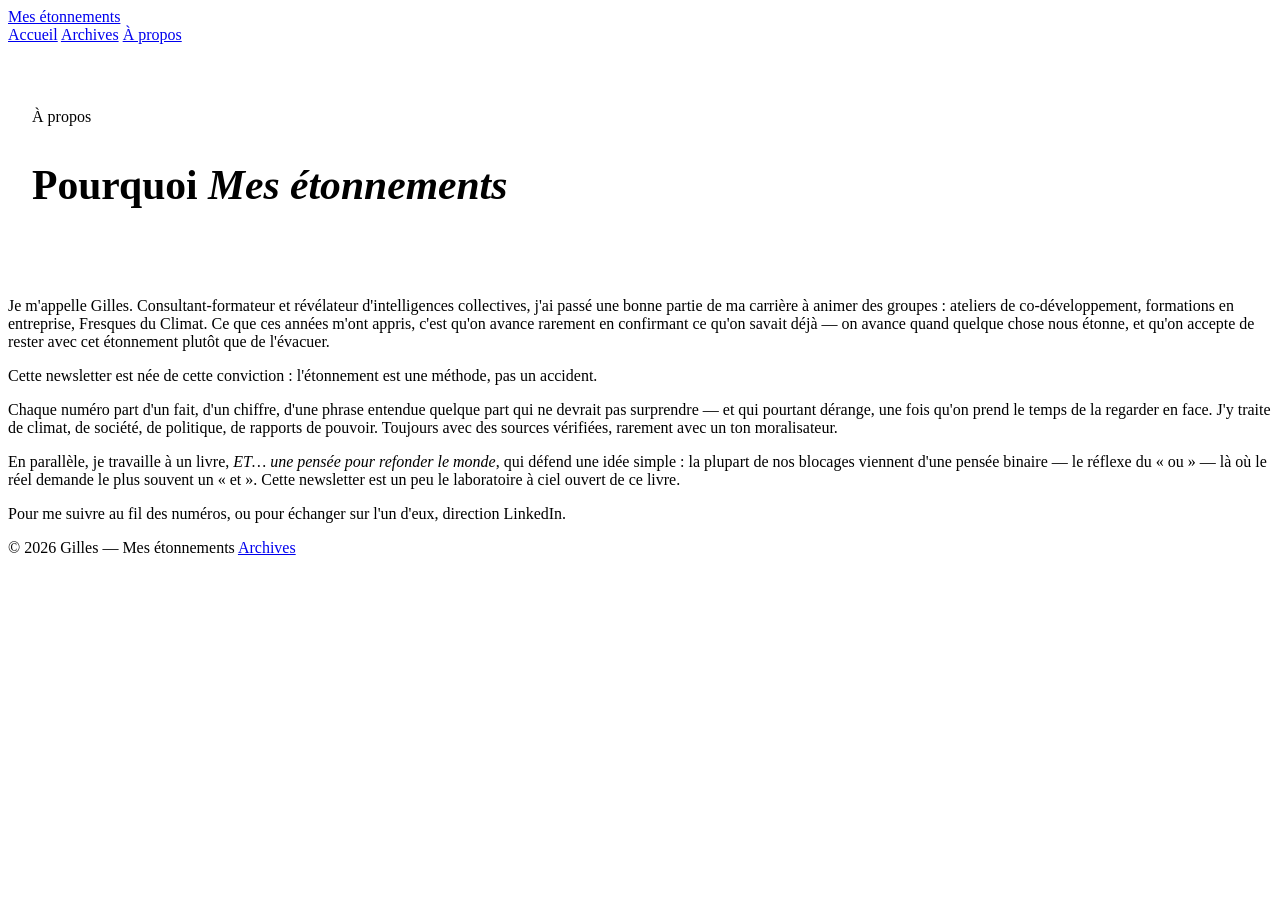
==== a-propos.html @ 1bf8a0d9 "Add files via upload" ====
<!DOCTYPE html>
<html lang="fr">
<head>
<meta charset="UTF-8">
<meta name="viewport" content="width=device-width, initial-scale=1.0">
<title>À propos — Mes étonnements</title>
<meta name="description" content="Qui écrit Mes étonnements, et pourquoi.">
<link rel="preconnect" href="https://fonts.googleapis.com">
<link rel="preconnect" href="https://fonts.gstatic.com" crossorigin>
<link href="https://fonts.googleapis.com/css2?family=Fraunces:ital,wght@0,400;0,500;0,600;1,500&family=Source+Serif+4:wght@400;600&family=IBM+Plex+Mono:wght@400;500&display=swap" rel="stylesheet">
<link rel="stylesheet" href="assets/style.css">
</head>
<body>

<header class="site-header">
  <a class="brand" href="index.html">Mes étonnements</a>
  <nav class="nav">
    <a href="index.html">Accueil</a>
    <a href="archives.html">Archives</a>
    <a href="a-propos.html" aria-current="page">À propos</a>
  </nav>
</header>

<section class="hero" style="padding:3rem 1.5rem 2.4rem;">
  <div class="hero-inner">
    <p class="eyebrow">À propos</p>
    <h1 style="font-size:clamp(1.8rem,4vw,2.6rem);">Pourquoi <em>Mes étonnements</em></h1>
  </div>
</section>

<section class="section">
  <p>Je m'appelle Gilles. Consultant-formateur et révélateur d'intelligences collectives, j'ai passé une bonne partie de ma carrière à animer des groupes : ateliers de co-développement, formations en entreprise, Fresques du Climat. Ce que ces années m'ont appris, c'est qu'on avance rarement en confirmant ce qu'on savait déjà — on avance quand quelque chose nous étonne, et qu'on accepte de rester avec cet étonnement plutôt que de l'évacuer.</p>

  <p class="pull">Cette newsletter est née de cette conviction : l'étonnement est une méthode, pas un accident.</p>

  <p>Chaque numéro part d'un fait, d'un chiffre, d'une phrase entendue quelque part qui ne devrait pas surprendre — et qui pourtant dérange, une fois qu'on prend le temps de la regarder en face. J'y traite de climat, de société, de politique, de rapports de pouvoir. Toujours avec des sources vérifiées, rarement avec un ton moralisateur.</p>

  <p>En parallèle, je travaille à un livre, <em>ET… une pensée pour refonder le monde</em>, qui défend une idée simple : la plupart de nos blocages viennent d'une pensée binaire — le réflexe du « ou » — là où le réel demande le plus souvent un « et ». Cette newsletter est un peu le laboratoire à ciel ouvert de ce livre.</p>

  <p class="about-photo-note">Pour me suivre au fil des numéros, ou pour échanger sur l'un d'eux, direction LinkedIn.</p>
</section>

<footer class="site-footer">
  <div class="inner">
    <span>© <span id="year"></span> Gilles — Mes étonnements</span>
    <a href="archives.html">Archives</a>
  </div>
</footer>

<script>document.getElementById("year").textContent = new Date().getFullYear();</script>

</body>
</html>
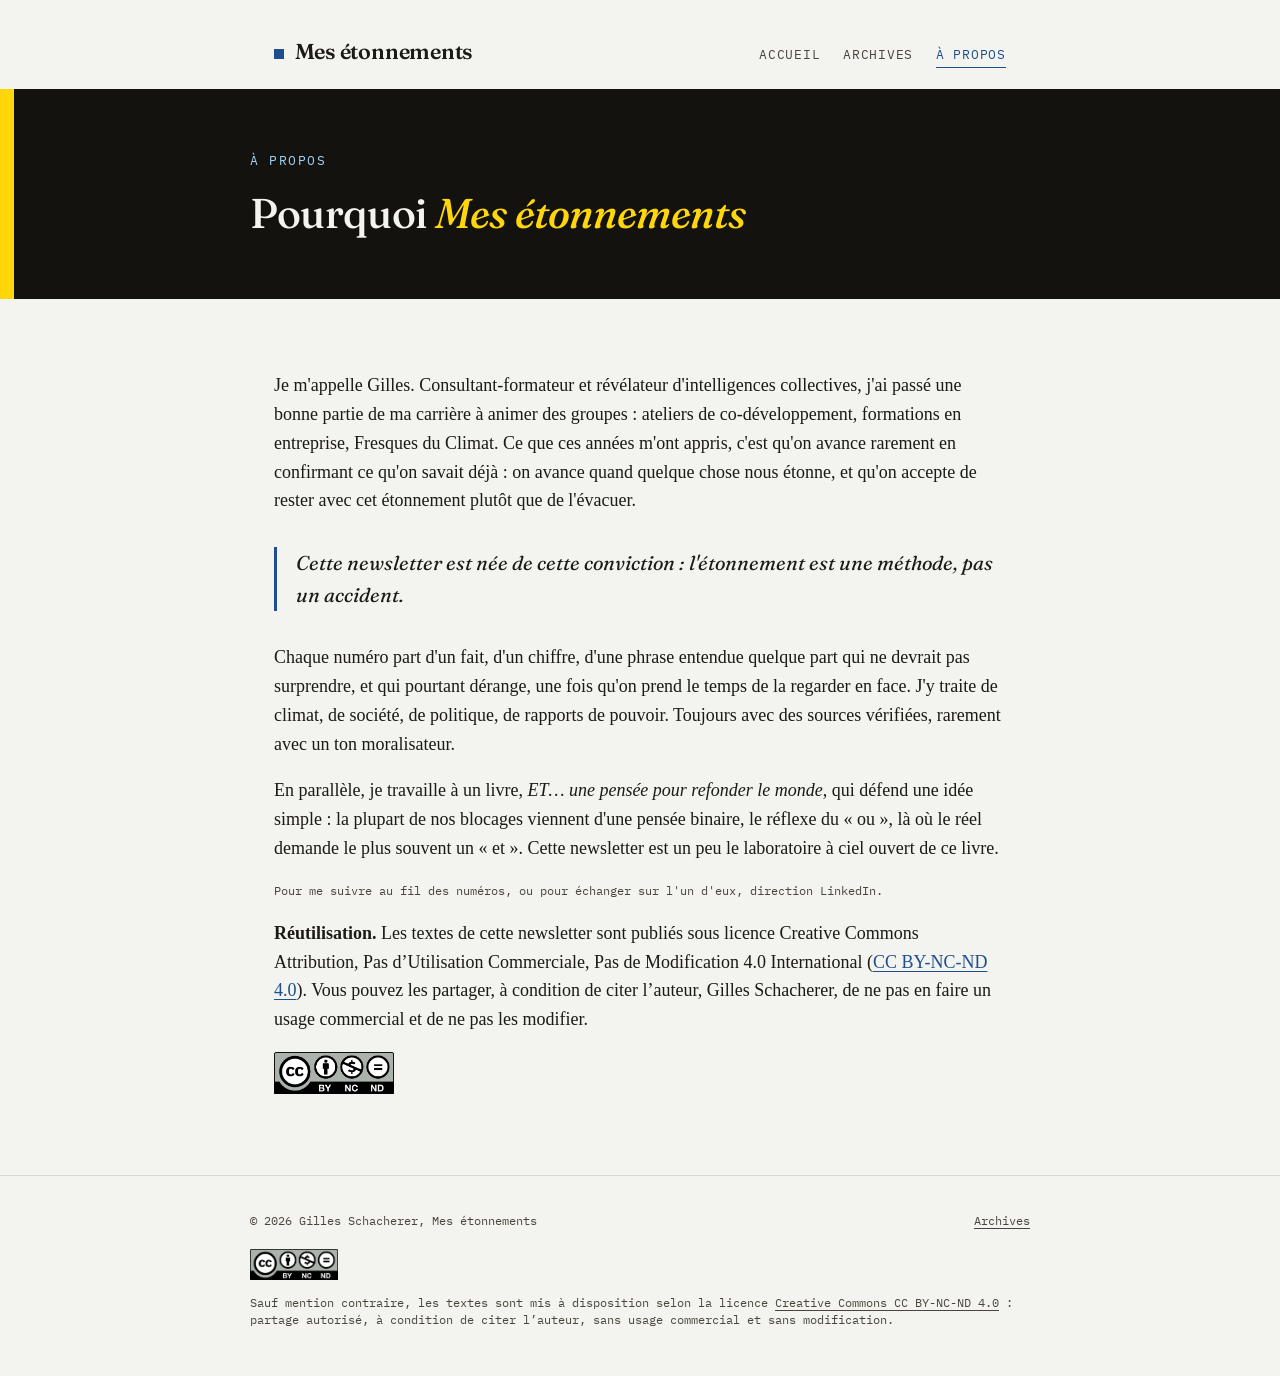
==== commit edd61026: "Add files via upload" ====
--- a/a-propos.html
+++ b/a-propos.html
@@ -3,7 +3,7 @@
 <head>
 <meta charset="UTF-8">
 <meta name="viewport" content="width=device-width, initial-scale=1.0">
-<title>À propos — Mes étonnements</title>
+<title>À propos, Mes étonnements</title>
 <meta name="description" content="Qui écrit Mes étonnements, et pourquoi.">
 <link rel="preconnect" href="https://fonts.googleapis.com">
 <link rel="preconnect" href="https://fonts.gstatic.com" crossorigin>
@@ -29,22 +29,26 @@
 </section>
 
 <section class="section">
-  <p>Je m'appelle Gilles. Consultant-formateur et révélateur d'intelligences collectives, j'ai passé une bonne partie de ma carrière à animer des groupes : ateliers de co-développement, formations en entreprise, Fresques du Climat. Ce que ces années m'ont appris, c'est qu'on avance rarement en confirmant ce qu'on savait déjà — on avance quand quelque chose nous étonne, et qu'on accepte de rester avec cet étonnement plutôt que de l'évacuer.</p>
+  <p>Je m'appelle Gilles. Consultant-formateur et révélateur d'intelligences collectives, j'ai passé une bonne partie de ma carrière à animer des groupes : ateliers de co-développement, formations en entreprise, Fresques du Climat. Ce que ces années m'ont appris, c'est qu'on avance rarement en confirmant ce qu'on savait déjà : on avance quand quelque chose nous étonne, et qu'on accepte de rester avec cet étonnement plutôt que de l'évacuer.</p>
 
   <p class="pull">Cette newsletter est née de cette conviction : l'étonnement est une méthode, pas un accident.</p>
 
-  <p>Chaque numéro part d'un fait, d'un chiffre, d'une phrase entendue quelque part qui ne devrait pas surprendre — et qui pourtant dérange, une fois qu'on prend le temps de la regarder en face. J'y traite de climat, de société, de politique, de rapports de pouvoir. Toujours avec des sources vérifiées, rarement avec un ton moralisateur.</p>
+  <p>Chaque numéro part d'un fait, d'un chiffre, d'une phrase entendue quelque part qui ne devrait pas surprendre, et qui pourtant dérange, une fois qu'on prend le temps de la regarder en face. J'y traite de climat, de société, de politique, de rapports de pouvoir. Toujours avec des sources vérifiées, rarement avec un ton moralisateur.</p>
 
-  <p>En parallèle, je travaille à un livre, <em>ET… une pensée pour refonder le monde</em>, qui défend une idée simple : la plupart de nos blocages viennent d'une pensée binaire — le réflexe du « ou » — là où le réel demande le plus souvent un « et ». Cette newsletter est un peu le laboratoire à ciel ouvert de ce livre.</p>
+  <p>En parallèle, je travaille à un livre, <em>ET… une pensée pour refonder le monde</em>, qui défend une idée simple : la plupart de nos blocages viennent d'une pensée binaire, le réflexe du « ou », là où le réel demande le plus souvent un « et ». Cette newsletter est un peu le laboratoire à ciel ouvert de ce livre.</p>
 
   <p class="about-photo-note">Pour me suivre au fil des numéros, ou pour échanger sur l'un d'eux, direction LinkedIn.</p>
+
+  <p id="reutilisation"><strong>Réutilisation.</strong> Les textes de cette newsletter sont publiés sous licence Creative Commons Attribution, Pas d’Utilisation Commerciale, Pas de Modification 4.0 International (<a href="https://creativecommons.org/licenses/by-nc-nd/4.0/deed.fr" target="_blank" rel="noopener">CC BY-NC-ND 4.0</a>). Vous pouvez les partager, à condition de citer l’auteur, Gilles Schacherer, de ne pas en faire un usage commercial et de ne pas les modifier.</p>
+  <p class="cc-about"><a href="https://creativecommons.org/licenses/by-nc-nd/4.0/deed.fr" target="_blank" rel="noopener"><img src="assets/by-nc-nd.png" alt="Licence Creative Commons BY-NC-ND 4.0" width="120" height="42"></a></p>
 </section>
 
 <footer class="site-footer">
   <div class="inner">
-    <span>© <span id="year"></span> Gilles — Mes étonnements</span>
+    <span>© <span id="year"></span> Gilles Schacherer, Mes étonnements</span>
     <a href="archives.html">Archives</a>
   </div>
+  <p class="license"><a class="cc" href="https://creativecommons.org/licenses/by-nc-nd/4.0/deed.fr" target="_blank" rel="noopener"><img src="assets/by-nc-nd.png" alt="Licence Creative Commons BY-NC-ND 4.0" width="88" height="31"></a><br>Sauf mention contraire, les textes sont mis à disposition selon la licence <a href="https://creativecommons.org/licenses/by-nc-nd/4.0/deed.fr" target="_blank" rel="noopener">Creative Commons CC BY-NC-ND 4.0</a> : partage autorisé, à condition de citer l’auteur, sans usage commercial et sans modification.</p>
 </footer>
 
 <script>document.getElementById("year").textContent = new Date().getFullYear();</script>
--- a/assets/style.css
+++ b/assets/style.css
@@ -0,0 +1,518 @@
+/* =========================================================
+   Mes étonnements — feuille de style
+   Palette : encre / papier / rouille (marginalia)
+   ========================================================= */
+
+:root {
+  --ink: #1c1a16;
+  --ink-soft: #4a453c;
+  --paper: #f3f3ef;
+  --paper-deep: #d9d9d1;
+  --paper-card: #ffffff;
+  --hero: #14120f;
+  --hero-text: #f3f3ef;
+  --brick: #1f4e8c;
+  --brick-soft: #3a6fb0;
+  --slate: #37485a;
+  --yellow: #ffd60a;
+  --sky: #a0d4f8;
+
+  --display: "Fraunces", Georgia, serif;
+  --body: "Source Serif 4", Georgia, serif;
+  --mono: "IBM Plex Mono", "Courier New", monospace;
+
+  --max-w: 780px;
+}
+
+* { box-sizing: border-box; }
+
+html {
+  scroll-behavior: smooth;
+}
+
+body {
+  margin: 0;
+  background: var(--paper);
+  color: var(--ink);
+  font-family: var(--body);
+  font-size: 18px;
+  line-height: 1.6;
+  -webkit-font-smoothing: antialiased;
+}
+
+img { max-width: 100%; }
+
+a {
+  color: var(--brick);
+  text-decoration-thickness: 1px;
+  text-underline-offset: 3px;
+}
+a:hover { color: var(--brick-soft); }
+
+a:focus-visible,
+button:focus-visible {
+  outline: 2px solid var(--slate);
+  outline-offset: 3px;
+}
+
+/* ---------- Signature mark : l'astérisque d'étonnement ---------- */
+
+.mark {
+  display: inline-block;
+  font-family: var(--mono);
+  color: var(--brick);
+  font-size: 0.85em;
+  transform: rotate(-6deg);
+}
+
+.mark--big {
+  font-size: 2.4rem;
+  display: block;
+  margin-bottom: 0.4rem;
+}
+
+/* ---------- Nav ---------- */
+
+.site-header {
+  max-width: var(--max-w);
+  margin: 0 auto;
+  padding: 2.2rem 1.5rem 1.2rem;
+  display: flex;
+  justify-content: space-between;
+  align-items: baseline;
+  flex-wrap: wrap;
+  gap: 0.6rem;
+}
+
+.brand {
+  font-family: var(--display);
+  font-weight: 600;
+  font-size: 1.35rem;
+  color: var(--ink);
+  text-decoration: none;
+  letter-spacing: -0.01em;
+}
+.brand:hover { color: var(--ink); }
+
+.nav {
+  display: flex;
+  gap: 1.4rem;
+  font-family: var(--mono);
+  font-size: 0.82rem;
+  text-transform: uppercase;
+  letter-spacing: 0.06em;
+}
+.nav a {
+  color: var(--ink-soft);
+  text-decoration: none;
+  border-bottom: 1px solid transparent;
+  padding-bottom: 2px;
+}
+.nav a:hover,
+.nav a[aria-current="page"] {
+  color: var(--brick);
+  border-bottom-color: var(--brick);
+}
+
+/* ---------- Hero ---------- */
+
+.hero {
+  background: var(--hero);
+  color: var(--hero-text);
+  padding: 4.5rem 1.5rem 4rem;
+}
+
+.hero-inner {
+  max-width: var(--max-w);
+  margin: 0 auto;
+}
+
+.hero .eyebrow {
+  font-family: var(--mono);
+  font-size: 0.82rem;
+  text-transform: uppercase;
+  letter-spacing: 0.12em;
+  color: var(--paper-deep);
+  opacity: 0.75;
+  margin-bottom: 1.2rem;
+}
+
+.hero h1 {
+  font-family: var(--display);
+  font-weight: 500;
+  font-size: clamp(2.1rem, 5vw, 3.2rem);
+  line-height: 1.15;
+  margin: 0 0 1.4rem;
+  letter-spacing: -0.01em;
+}
+
+.hero h1 em {
+  font-style: italic;
+  color: var(--brick-soft);
+}
+
+.hero p {
+  font-size: 1.15rem;
+  max-width: 58ch;
+  color: #cfc9ba;
+}
+
+.hero-actions {
+  margin-top: 2rem;
+  display: flex;
+  gap: 1.2rem;
+  flex-wrap: wrap;
+}
+
+.btn {
+  display: inline-block;
+  font-family: var(--mono);
+  font-size: 0.85rem;
+  text-transform: uppercase;
+  letter-spacing: 0.05em;
+  text-decoration: none;
+  padding: 0.75rem 1.3rem;
+  border: 1px solid var(--paper-deep);
+  color: var(--hero-text);
+}
+.btn:hover { color: var(--hero); background: var(--paper); }
+
+.btn--solid {
+  background: var(--brick);
+  border-color: var(--brick);
+  color: var(--paper);
+}
+.btn--solid:hover { background: var(--brick-soft); color: var(--paper); }
+
+/* ---------- Sections génériques ---------- */
+
+.section {
+  max-width: var(--max-w);
+  margin: 0 auto;
+  padding: 3.4rem 1.5rem;
+}
+
+.section-title {
+  font-family: var(--display);
+  font-size: 1.6rem;
+  font-weight: 500;
+  margin: 0 0 0.4rem;
+  display: flex;
+  align-items: baseline;
+  gap: 0.6rem;
+}
+
+.section-lede {
+  color: var(--ink-soft);
+  margin: 0 0 2.2rem;
+  max-width: 60ch;
+}
+
+/* ---------- Featured (dernier numéro) ---------- */
+
+.featured {
+  background: var(--paper-card);
+  border: 1px solid var(--paper-deep);
+  padding: 2.2rem;
+}
+
+.featured .date {
+  font-family: var(--mono);
+  font-size: 0.8rem;
+  color: var(--slate);
+  text-transform: uppercase;
+  letter-spacing: 0.06em;
+}
+
+.featured h3 {
+  font-family: var(--display);
+  font-size: 1.7rem;
+  font-weight: 500;
+  margin: 0.5rem 0 0.8rem;
+  line-height: 1.25;
+}
+
+.featured p.summary {
+  color: var(--ink-soft);
+  margin: 0 0 1.4rem;
+}
+
+/* ---------- Liste des numéros (carnet) ---------- */
+
+.entry-list {
+  list-style: none;
+  margin: 0;
+  padding: 0;
+  border-top: 1px solid var(--paper-deep);
+}
+
+.entry {
+  display: grid;
+  grid-template-columns: 90px 1fr auto;
+  gap: 1.2rem;
+  align-items: baseline;
+  padding: 1.3rem 0;
+  border-bottom: 1px solid var(--paper-deep);
+}
+
+.entry:hover { background: var(--paper-card); }
+
+.entry .date {
+  font-family: var(--mono);
+  font-size: 0.78rem;
+  color: var(--slate);
+  white-space: nowrap;
+}
+
+.entry .title-block a {
+  font-family: var(--display);
+  font-size: 1.15rem;
+  color: var(--ink);
+  text-decoration: none;
+  display: block;
+}
+.entry .title-block a:hover { color: var(--brick); }
+
+.entry .theme {
+  font-family: var(--mono);
+  font-size: 0.72rem;
+  text-transform: uppercase;
+  letter-spacing: 0.05em;
+  color: var(--ink-soft);
+  margin-top: 0.25rem;
+  display: block;
+}
+
+.entry .dl {
+  font-family: var(--mono);
+  font-size: 0.78rem;
+  text-transform: uppercase;
+  color: var(--brick);
+  text-decoration: none;
+  white-space: nowrap;
+}
+
+/* ---------- Filtres thème (archives) ---------- */
+
+.filters {
+  display: flex;
+  gap: 0.6rem;
+  flex-wrap: wrap;
+  margin-bottom: 2rem;
+  font-family: var(--mono);
+  font-size: 0.78rem;
+  text-transform: uppercase;
+  letter-spacing: 0.04em;
+}
+
+.filters button {
+  background: none;
+  border: 1px solid var(--paper-deep);
+  color: var(--ink-soft);
+  padding: 0.45rem 0.85rem;
+  cursor: pointer;
+}
+.filters button:hover { border-color: var(--brick); color: var(--brick); }
+.filters button[aria-pressed="true"] {
+  background: var(--brick);
+  border-color: var(--brick);
+  color: var(--paper);
+}
+
+/* ---------- À propos ---------- */
+
+.about-photo-note {
+  font-family: var(--mono);
+  font-size: 0.78rem;
+  color: var(--ink-soft);
+}
+
+.pull {
+  border-left: 3px solid var(--brick);
+  padding-left: 1.2rem;
+  margin: 2rem 0;
+  font-family: var(--display);
+  font-style: italic;
+  font-size: 1.25rem;
+  color: var(--ink);
+}
+
+/* ---------- Footer ---------- */
+
+.site-footer {
+  border-top: 1px solid var(--paper-deep);
+  padding: 2.2rem 1.5rem 3rem;
+}
+
+.site-footer .inner {
+  max-width: var(--max-w);
+  margin: 0 auto;
+  display: flex;
+  justify-content: space-between;
+  align-items: center;
+  flex-wrap: wrap;
+  gap: 1rem;
+  font-family: var(--mono);
+  font-size: 0.78rem;
+  color: var(--ink-soft);
+}
+
+.site-footer a { color: var(--ink-soft); }
+
+/* ---------- Responsive ---------- */
+
+@media (max-width: 640px) {
+  .entry {
+    grid-template-columns: 1fr;
+    gap: 0.3rem;
+  }
+  .entry .dl { justify-self: start; }
+  .hero { padding: 3.2rem 1.2rem 2.6rem; }
+}
+
+@media (prefers-reduced-motion: reduce) {
+  html { scroll-behavior: auto; }
+}
+
+/* =========================================================
+   Numéros, présentations, cartes, recherche (v2)
+   ========================================================= */
+
+.entry {
+  grid-template-columns: 96px 1fr auto;
+  align-items: start;
+}
+.entry .meta { display: flex; flex-direction: column; gap: 0.2rem; }
+.entry .num {
+  font-family: var(--mono);
+  font-size: 0.82rem;
+  font-weight: 500;
+  color: var(--brick);
+  letter-spacing: 0.03em;
+}
+.entry .date { font-size: 0.74rem; }
+.entry .title-block { min-width: 0; }
+.entry .etitle { font-family: var(--display); font-size: 1.15rem; color: var(--ink); text-decoration: none; display: block; }
+.entry .etitle:hover { color: var(--brick); }
+.entry .summary {
+  margin: 0.45rem 0 0;
+  font-size: 0.95rem;
+  line-height: 1.5;
+  color: var(--ink-soft);
+}
+.entry .dl { padding-top: 0.2rem; }
+
+/* Par où commencer : cartes */
+.cards {
+  display: grid;
+  grid-template-columns: repeat(2, 1fr);
+  gap: 1.1rem;
+}
+.card {
+  background: var(--paper-card);
+  border: 1px solid var(--paper-deep);
+  padding: 1.3rem 1.4rem 1.2rem;
+  display: flex;
+  flex-direction: column;
+  gap: 0.35rem;
+}
+.card .num { font-family: var(--mono); font-size: 0.74rem; color: var(--slate); text-transform: uppercase; letter-spacing: 0.05em; }
+.card h3 { font-family: var(--display); font-size: 1.12rem; font-weight: 500; line-height: 1.3; margin: 0.1rem 0 0; }
+.card h3 a { color: var(--ink); text-decoration: none; }
+.card h3 a:hover { color: var(--brick); }
+.card .theme { font-family: var(--mono); font-size: 0.7rem; text-transform: uppercase; letter-spacing: 0.05em; color: var(--ink-soft); }
+.card .summary { margin: 0.3rem 0 0; font-size: 0.93rem; line-height: 1.5; color: var(--ink-soft); }
+
+.featured .summary { color: var(--ink-soft); margin: 0 0 1.4rem; }
+
+/* Recherche + tri */
+.tools {
+  display: flex;
+  gap: 1rem;
+  flex-wrap: wrap;
+  align-items: center;
+  margin-bottom: 1.2rem;
+}
+.search {
+  flex: 1 1 260px;
+  font-family: var(--body);
+  font-size: 1rem;
+  padding: 0.65rem 0.9rem;
+  border: 1px solid var(--paper-deep);
+  background: var(--paper-card);
+  color: var(--ink);
+}
+.search:focus-visible { outline: 2px solid var(--slate); outline-offset: 2px; }
+.sort {
+  display: flex;
+  gap: 0.4rem;
+  font-family: var(--mono);
+  font-size: 0.76rem;
+  text-transform: uppercase;
+  letter-spacing: 0.04em;
+}
+.sort button {
+  background: none;
+  border: 1px solid var(--paper-deep);
+  color: var(--ink-soft);
+  padding: 0.5rem 0.8rem;
+  cursor: pointer;
+}
+.sort button:hover { border-color: var(--brick); color: var(--brick); }
+.sort button[aria-pressed="true"] { background: var(--ink); border-color: var(--ink); color: var(--paper); }
+.count { font-family: var(--mono); font-size: 0.78rem; color: var(--ink-soft); margin: 0 0 1rem; }
+
+@media (max-width: 640px) {
+  .entry { grid-template-columns: 1fr; gap: 0.3rem; }
+  .entry .meta { flex-direction: row; gap: 0.8rem; align-items: baseline; }
+  .cards { grid-template-columns: 1fr; }
+}
+
+
+/* =========================================================
+   Identité alignée sur les PDF : encre, jaune, bleu, bleu ciel
+   ========================================================= */
+.mark {
+  display: inline-block;
+  width: 0.5em; height: 0.5em;
+  background: var(--brick);
+  transform: none;
+  margin-right: 0.15em;
+  align-self: center;
+}
+.brand::before {
+  content: "";
+  display: inline-block;
+  width: 0.45em; height: 0.45em;
+  background: var(--brick);
+  margin-right: 0.5em;
+}
+.hero { position: relative; }
+.hero::before {
+  content: "";
+  position: absolute; left: 0; top: 0; bottom: 0;
+  width: 14px;
+  background: var(--yellow);
+}
+.hero .eyebrow { color: var(--sky); opacity: 1; }
+.hero h1 em { color: var(--yellow); }
+.btn--solid { background: var(--yellow); border-color: var(--yellow); color: var(--ink); }
+.btn--solid:hover { background: #ffe34d; border-color: #ffe34d; color: var(--ink); }
+.featured { border-left: 6px solid var(--yellow); }
+.card { border-top: 3px solid var(--brick); }
+.entry .num { color: var(--brick); }
+.hero .btn { border-color: var(--sky); }
+
+.site-footer .license {
+  max-width: var(--max-w);
+  margin: 1.1rem auto 0;
+  font-family: var(--mono);
+  font-size: 0.72rem;
+  line-height: 1.5;
+  color: var(--ink-soft);
+}
+
+.license .cc { display: inline-block; margin-bottom: 0.6rem; }
+.license .cc img { display: block; height: auto; }
+.cc-about { margin-top: 0.4rem; }
+.cc-about img { height: auto; }
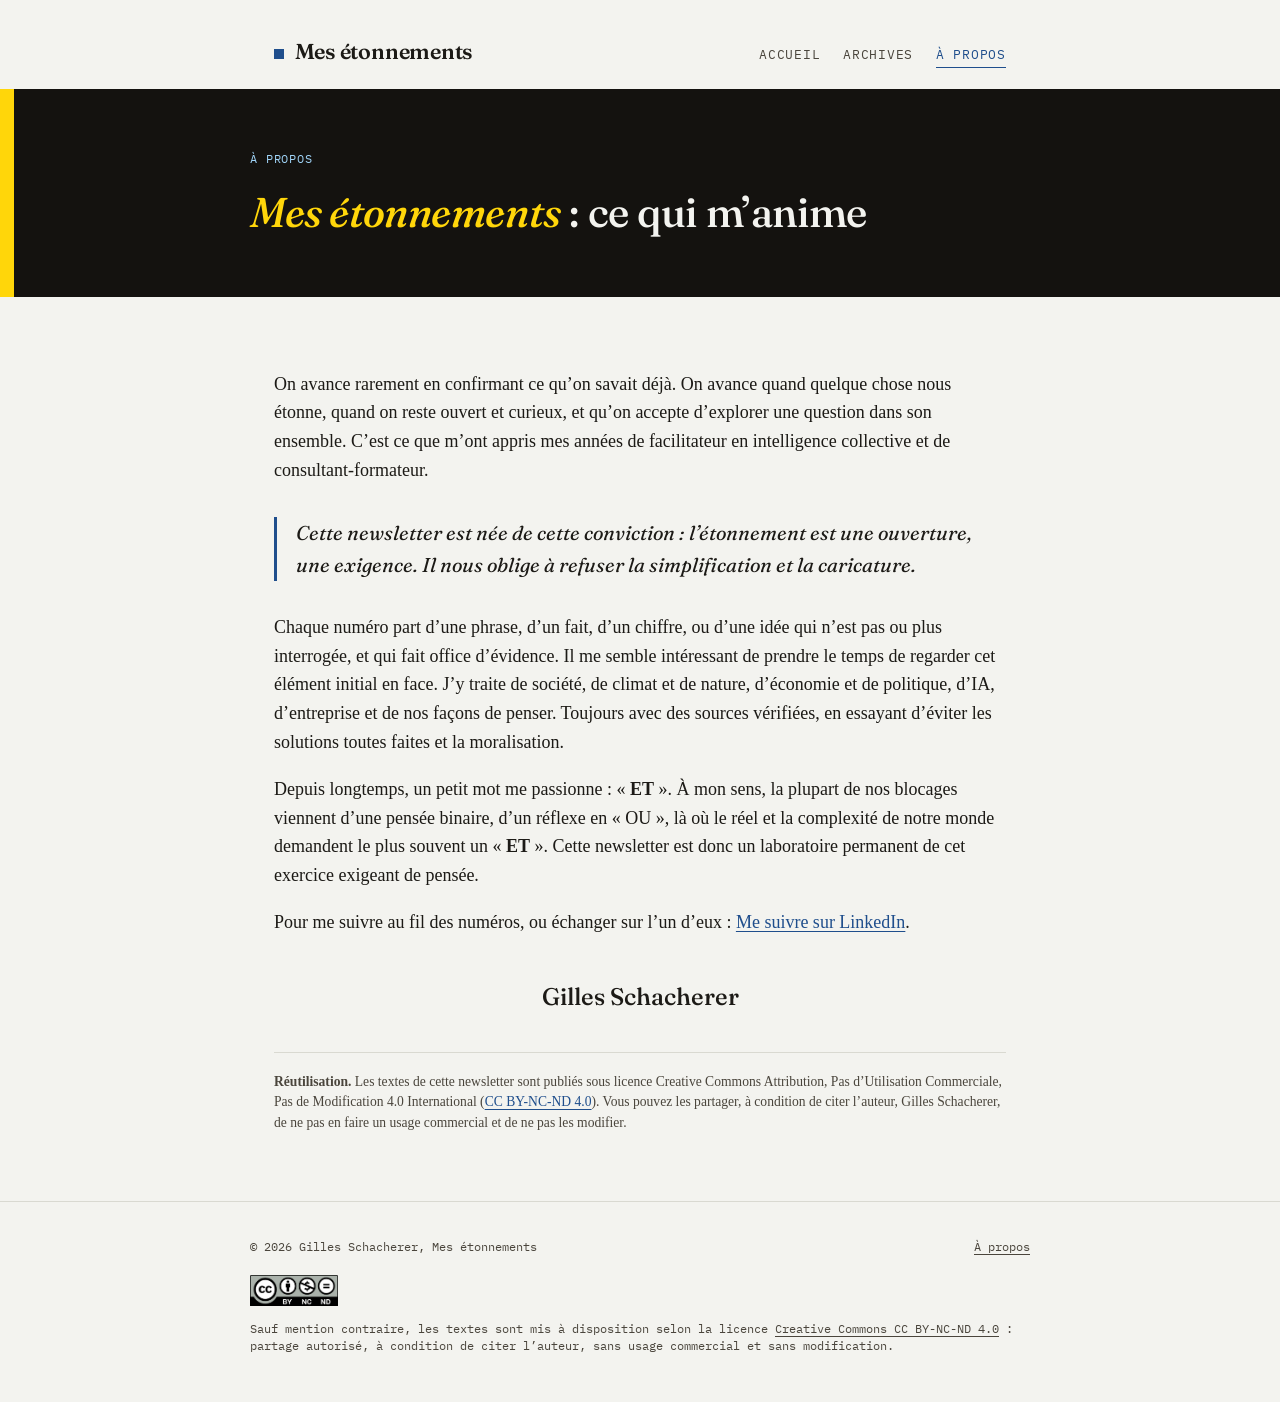
==== commit e4ae4cc3: "Add files via upload" ====
--- a/a-propos.html
+++ b/a-propos.html
@@ -3,8 +3,8 @@
 <head>
 <meta charset="UTF-8">
 <meta name="viewport" content="width=device-width, initial-scale=1.0">
-<title>À propos, Mes étonnements</title>
-<meta name="description" content="Qui écrit Mes étonnements, et pourquoi.">
+<title>Mes étonnements : ce qui m’anime</title>
+<meta name="description" content="Mes étonnements : ce qui anime Gilles Schacherer, auteur de la newsletter, et pourquoi il part de ce qui l'étonne pour penser au-delà des évidences.">
 <link rel="preconnect" href="https://fonts.googleapis.com">
 <link rel="preconnect" href="https://fonts.gstatic.com" crossorigin>
 <link href="https://fonts.googleapis.com/css2?family=Fraunces:ital,wght@0,400;0,500;0,600;1,500&family=Source+Serif+4:wght@400;600&family=IBM+Plex+Mono:wght@400;500&display=swap" rel="stylesheet">
@@ -24,29 +24,30 @@
 <section class="hero" style="padding:3rem 1.5rem 2.4rem;">
   <div class="hero-inner">
     <p class="eyebrow">À propos</p>
-    <h1 style="font-size:clamp(1.8rem,4vw,2.6rem);">Pourquoi <em>Mes étonnements</em></h1>
+    <h1 style="font-size:clamp(1.8rem,4vw,2.6rem);"><em>Mes étonnements</em> : ce qui m’anime</h1>
   </div>
 </section>
 
-<section class="section">
-  <p>Je m'appelle Gilles. Consultant-formateur et révélateur d'intelligences collectives, j'ai passé une bonne partie de ma carrière à animer des groupes : ateliers de co-développement, formations en entreprise, Fresques du Climat. Ce que ces années m'ont appris, c'est qu'on avance rarement en confirmant ce qu'on savait déjà : on avance quand quelque chose nous étonne, et qu'on accepte de rester avec cet étonnement plutôt que de l'évacuer.</p>
+<section class="section about">
+  <p>On avance rarement en confirmant ce qu’on savait déjà. On avance quand quelque chose nous étonne, quand on reste ouvert et curieux, et qu’on accepte d’explorer une question dans son ensemble. C’est ce que m’ont appris mes années de facilitateur en intelligence collective et de consultant-formateur.</p>
 
-  <p class="pull">Cette newsletter est née de cette conviction : l'étonnement est une méthode, pas un accident.</p>
+  <p class="pull">Cette newsletter est née de cette conviction : l’étonnement est une ouverture, une exigence. Il nous oblige à refuser la simplification et la caricature.</p>
 
-  <p>Chaque numéro part d'un fait, d'un chiffre, d'une phrase entendue quelque part qui ne devrait pas surprendre, et qui pourtant dérange, une fois qu'on prend le temps de la regarder en face. J'y traite de climat, de société, de politique, de rapports de pouvoir. Toujours avec des sources vérifiées, rarement avec un ton moralisateur.</p>
+  <p>Chaque numéro part d’une phrase, d’un fait, d’un chiffre, ou d’une idée qui n’est pas ou plus interrogée, et qui fait office d’évidence. Il me semble intéressant de prendre le temps de regarder cet élément initial en face. J’y traite de société, de climat et de nature, d’économie et de politique, d’IA, d’entreprise et de nos façons de penser. Toujours avec des sources vérifiées, en essayant d’éviter les solutions toutes faites et la moralisation.</p>
 
-  <p>En parallèle, je travaille à un livre, <em>ET… une pensée pour refonder le monde</em>, qui défend une idée simple : la plupart de nos blocages viennent d'une pensée binaire, le réflexe du « ou », là où le réel demande le plus souvent un « et ». Cette newsletter est un peu le laboratoire à ciel ouvert de ce livre.</p>
+  <p>Depuis longtemps, un petit mot me passionne : « <strong>ET</strong> ». À mon sens, la plupart de nos blocages viennent d’une pensée binaire, d’un réflexe en « OU », là où le réel et la complexité de notre monde demandent le plus souvent un « <strong>ET</strong> ». Cette newsletter est donc un laboratoire permanent de cet exercice exigeant de pensée.</p>
 
-  <p class="about-photo-note">Pour me suivre au fil des numéros, ou pour échanger sur l'un d'eux, direction LinkedIn.</p>
+  <p>Pour me suivre au fil des numéros, ou échanger sur l’un d’eux : <a href="https://www.linkedin.com/newsletters/7136412431022477313/" target="_blank" rel="noopener">Me suivre sur LinkedIn</a>.</p>
 
-  <p id="reutilisation"><strong>Réutilisation.</strong> Les textes de cette newsletter sont publiés sous licence Creative Commons Attribution, Pas d’Utilisation Commerciale, Pas de Modification 4.0 International (<a href="https://creativecommons.org/licenses/by-nc-nd/4.0/deed.fr" target="_blank" rel="noopener">CC BY-NC-ND 4.0</a>). Vous pouvez les partager, à condition de citer l’auteur, Gilles Schacherer, de ne pas en faire un usage commercial et de ne pas les modifier.</p>
-  <p class="cc-about"><a href="https://creativecommons.org/licenses/by-nc-nd/4.0/deed.fr" target="_blank" rel="noopener"><img src="assets/by-nc-nd.png" alt="Licence Creative Commons BY-NC-ND 4.0" width="120" height="42"></a></p>
+  <p class="signature">Gilles Schacherer</p>
+
+  <p id="reutilisation" class="reuse"><strong>Réutilisation.</strong> Les textes de cette newsletter sont publiés sous licence Creative Commons Attribution, Pas d’Utilisation Commerciale, Pas de Modification 4.0 International (<a href="https://creativecommons.org/licenses/by-nc-nd/4.0/deed.fr" target="_blank" rel="noopener">CC BY-NC-ND 4.0</a>). Vous pouvez les partager, à condition de citer l’auteur, Gilles Schacherer, de ne pas en faire un usage commercial et de ne pas les modifier.</p>
 </section>
 
 <footer class="site-footer">
   <div class="inner">
     <span>© <span id="year"></span> Gilles Schacherer, Mes étonnements</span>
-    <a href="archives.html">Archives</a>
+    <a href="a-propos.html">À propos</a>
   </div>
   <p class="license"><a class="cc" href="https://creativecommons.org/licenses/by-nc-nd/4.0/deed.fr" target="_blank" rel="noopener"><img src="assets/by-nc-nd.png" alt="Licence Creative Commons BY-NC-ND 4.0" width="88" height="31"></a><br>Sauf mention contraire, les textes sont mis à disposition selon la licence <a href="https://creativecommons.org/licenses/by-nc-nd/4.0/deed.fr" target="_blank" rel="noopener">Creative Commons CC BY-NC-ND 4.0</a> : partage autorisé, à condition de citer l’auteur, sans usage commercial et sans modification.</p>
 </footer>
--- a/assets/style.css
+++ b/assets/style.css
@@ -516,3 +516,22 @@
 .license .cc img { display: block; height: auto; }
 .cc-about { margin-top: 0.4rem; }
 .cc-about img { height: auto; }
+
+/* Page À propos : signature centrée, mention de réutilisation discrète */
+.about .signature {
+  text-align: center;
+  font-family: var(--display);
+  font-size: 1.5rem;
+  font-weight: 500;
+  margin: 2.6rem 0 2.2rem;
+}
+.about .reuse {
+  font-size: 0.85rem;
+  line-height: 1.5;
+  color: var(--ink-soft);
+  border-top: 1px solid var(--paper-deep);
+  padding-top: 1.2rem;
+}
+
+.hero .eyebrow { max-width: none; }
+.hero .eyebrow { letter-spacing: 0.07em; font-size: 0.78rem; }
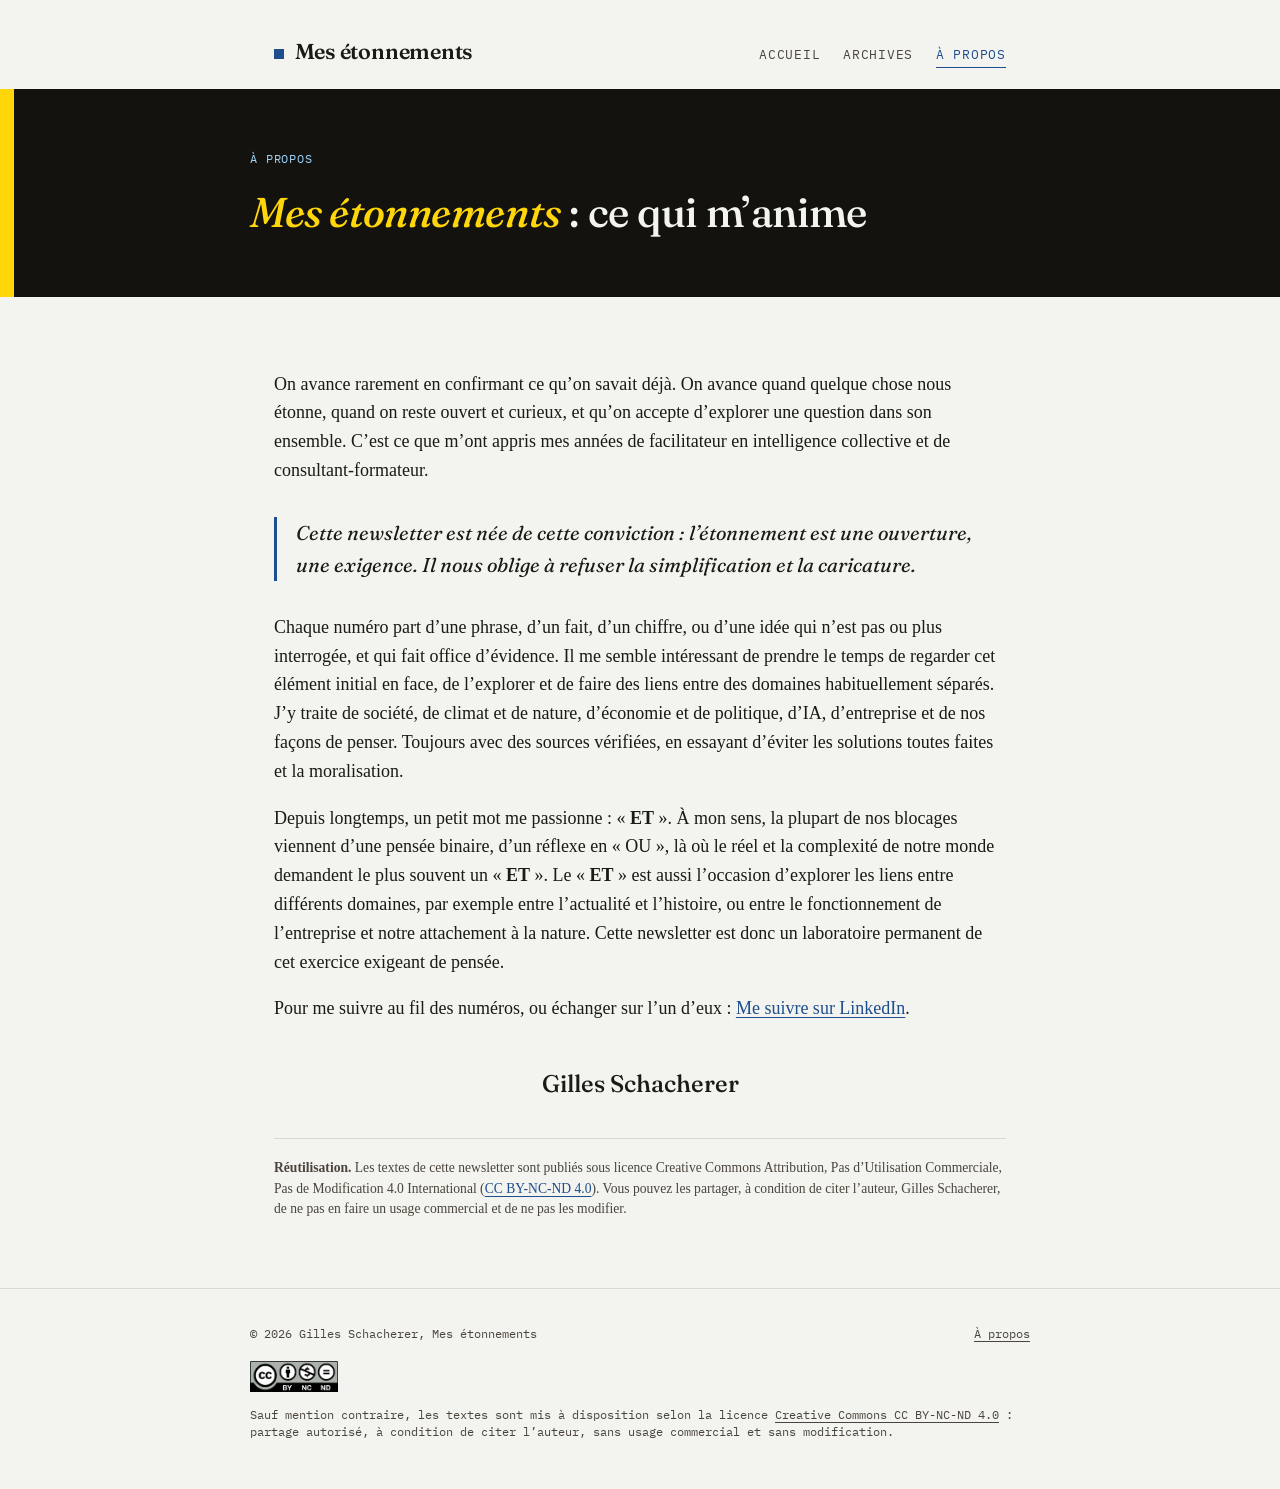
==== commit 830dd742: "Add files via upload" ====
--- a/a-propos.html
+++ b/a-propos.html
@@ -33,9 +33,9 @@
 
   <p class="pull">Cette newsletter est née de cette conviction : l’étonnement est une ouverture, une exigence. Il nous oblige à refuser la simplification et la caricature.</p>
 
-  <p>Chaque numéro part d’une phrase, d’un fait, d’un chiffre, ou d’une idée qui n’est pas ou plus interrogée, et qui fait office d’évidence. Il me semble intéressant de prendre le temps de regarder cet élément initial en face. J’y traite de société, de climat et de nature, d’économie et de politique, d’IA, d’entreprise et de nos façons de penser. Toujours avec des sources vérifiées, en essayant d’éviter les solutions toutes faites et la moralisation.</p>
+  <p>Chaque numéro part d’une phrase, d’un fait, d’un chiffre, ou d’une idée qui n’est pas ou plus interrogée, et qui fait office d’évidence. Il me semble intéressant de prendre le temps de regarder cet élément initial en face, de l’explorer et de faire des liens entre des domaines habituellement séparés. J’y traite de société, de climat et de nature, d’économie et de politique, d’IA, d’entreprise et de nos façons de penser. Toujours avec des sources vérifiées, en essayant d’éviter les solutions toutes faites et la moralisation.</p>
 
-  <p>Depuis longtemps, un petit mot me passionne : « <strong>ET</strong> ». À mon sens, la plupart de nos blocages viennent d’une pensée binaire, d’un réflexe en « OU », là où le réel et la complexité de notre monde demandent le plus souvent un « <strong>ET</strong> ». Cette newsletter est donc un laboratoire permanent de cet exercice exigeant de pensée.</p>
+  <p>Depuis longtemps, un petit mot me passionne : « <strong>ET</strong> ». À mon sens, la plupart de nos blocages viennent d’une pensée binaire, d’un réflexe en « OU », là où le réel et la complexité de notre monde demandent le plus souvent un « <strong>ET</strong> ». Le « <strong>ET</strong> » est aussi l’occasion d’explorer les liens entre différents domaines, par exemple entre l’actualité et l’histoire, ou entre le fonctionnement de l’entreprise et notre attachement à la nature. Cette newsletter est donc un laboratoire permanent de cet exercice exigeant de pensée.</p>
 
   <p>Pour me suivre au fil des numéros, ou échanger sur l’un d’eux : <a href="https://www.linkedin.com/newsletters/7136412431022477313/" target="_blank" rel="noopener">Me suivre sur LinkedIn</a>.</p>
 
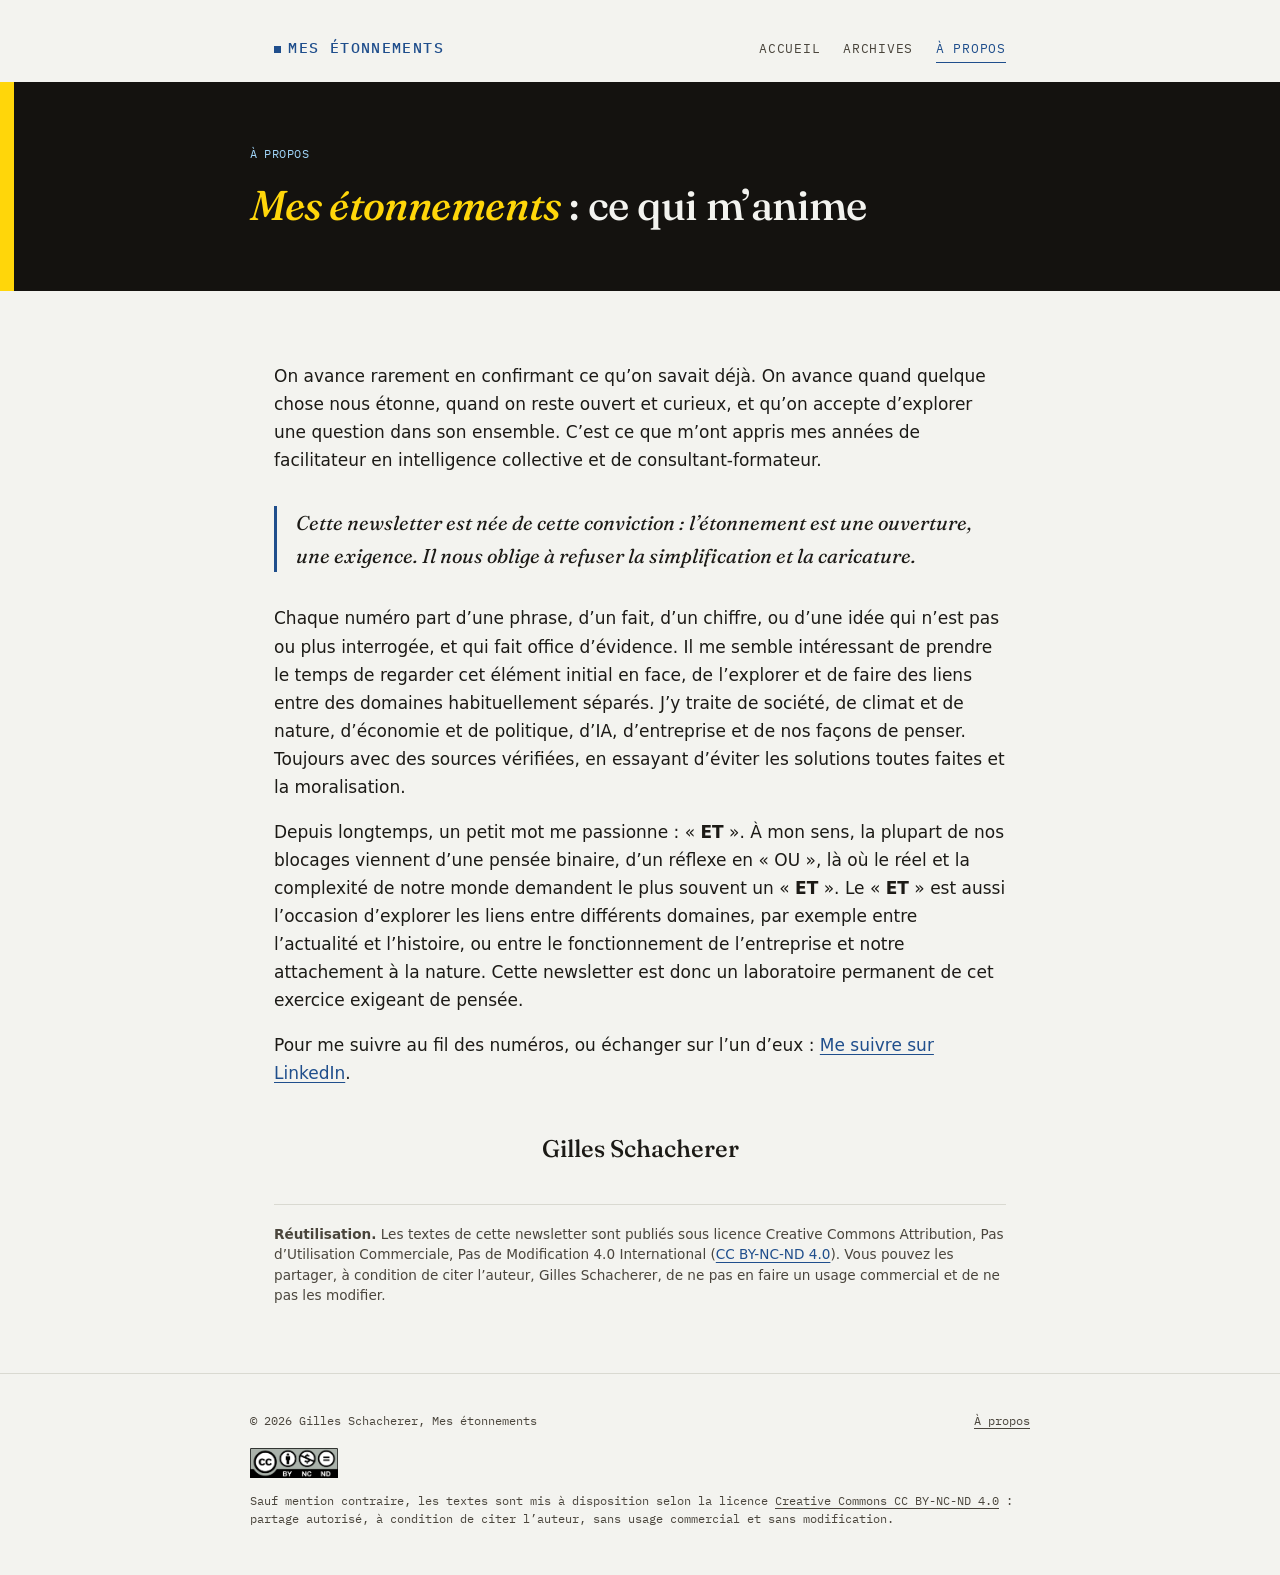
==== commit 833bea9d: "Add files via upload" ====
--- a/a-propos.html
+++ b/a-propos.html
@@ -5,9 +5,24 @@
 <meta name="viewport" content="width=device-width, initial-scale=1.0">
 <title>Mes étonnements : ce qui m’anime</title>
 <meta name="description" content="Mes étonnements : ce qui anime Gilles Schacherer, auteur de la newsletter, et pourquoi il part de ce qui l'étonne pour penser au-delà des évidences.">
+<link rel="canonical" href="https://gillesschacherer-articles.github.io/mes-etonnements/a-propos.html">
+<meta property="og:type" content="website">
+<meta property="og:site_name" content="Mes étonnements">
+<meta property="og:locale" content="fr_FR">
+<meta property="og:title" content="Mes étonnements : ce qui m’anime">
+<meta property="og:description" content="Mes étonnements : ce qui anime Gilles Schacherer, auteur de la newsletter, et pourquoi il part de ce qui l&#x27;étonne pour penser au-delà des évidences.">
+<meta property="og:url" content="https://gillesschacherer-articles.github.io/mes-etonnements/a-propos.html">
+<meta property="og:image" content="https://gillesschacherer-articles.github.io/mes-etonnements/assets/partage.jpg">
+<meta property="og:image:width" content="1200">
+<meta property="og:image:height" content="630">
+<meta property="og:image:alt" content="Un point d’exclamation jaune dont l’ombre dessine un point d’interrogation, à côté du titre Mes étonnements">
+<meta name="twitter:card" content="summary_large_image">
+<meta name="twitter:title" content="Mes étonnements : ce qui m’anime">
+<meta name="twitter:description" content="Mes étonnements : ce qui anime Gilles Schacherer, auteur de la newsletter, et pourquoi il part de ce qui l&#x27;étonne pour penser au-delà des évidences.">
+<meta name="twitter:image" content="https://gillesschacherer-articles.github.io/mes-etonnements/assets/partage.jpg">
 <link rel="preconnect" href="https://fonts.googleapis.com">
 <link rel="preconnect" href="https://fonts.gstatic.com" crossorigin>
-<link href="https://fonts.googleapis.com/css2?family=Fraunces:ital,wght@0,400;0,500;0,600;1,500&family=Source+Serif+4:wght@400;600&family=IBM+Plex+Mono:wght@400;500&display=swap" rel="stylesheet">
+<link href="https://fonts.googleapis.com/css2?family=Fraunces:ital,wght@0,400;0,500;0,600;1,500&family=Inter:ital,wght@0,400;0,500;0,600;0,700;1,400&family=IBM+Plex+Mono:wght@400;500&display=swap" rel="stylesheet">
 <link rel="stylesheet" href="assets/style.css">
 </head>
 <body>
--- a/assets/style.css
+++ b/assets/style.css
@@ -1,5 +1,5 @@
 /* =========================================================
-   Mes étonnements — feuille de style
+   Mes étonnements : feuille de style
    Palette : encre / papier / rouille (marginalia)
    ========================================================= */
 
@@ -535,3 +535,71 @@
 
 .hero .eyebrow { max-width: none; }
 .hero .eyebrow { letter-spacing: 0.07em; font-size: 0.78rem; }
+
+
+/* =========================================================
+   Retouches (v4) : Inter, nom en haut, sous-titre, filtres, loupe
+   ========================================================= */
+:root { --body: "Inter", system-ui, -apple-system, "Segoe UI", Roboto, Arial, sans-serif; }
+body { font-size: 17px; line-height: 1.65; }
+
+.brand {
+  font-family: var(--mono);
+  font-size: 0.95rem;
+  font-weight: 500;
+  text-transform: uppercase;
+  letter-spacing: 0.09em;
+  color: var(--brick);
+}
+.brand:hover { color: var(--brick-soft); }
+
+.hero .eyebrow { letter-spacing: 0.05em; word-spacing: -0.1em; }
+.hero .lede {
+  max-width: 66ch;
+  text-align: justify;
+  hyphens: auto;
+  -webkit-hyphens: auto;
+}
+@media (max-width: 640px) {
+  .hero .lede { text-align: left; hyphens: manual; -webkit-hyphens: manual; }
+}
+
+.filters-label {
+  font-family: var(--mono);
+  font-size: 0.72rem;
+  text-transform: uppercase;
+  letter-spacing: 0.06em;
+  color: var(--ink-soft);
+  margin: 0 0 0.55rem;
+}
+.filters { margin-bottom: 1.6rem; }
+.filters button {
+  background: #e7e7e0;
+  border: 1px solid #b9b9af;
+  color: var(--ink);
+}
+.filters button:hover { border-color: var(--brick); color: var(--brick); background: #e1e1d9; }
+.filters button[aria-pressed="true"] {
+  background: var(--brick);
+  border-color: var(--brick);
+  color: #fff;
+}
+
+.searchbox { position: relative; flex: 1 1 260px; }
+.searchbox .mag {
+  position: absolute;
+  left: 0.9rem;
+  top: 50%;
+  transform: translateY(-50%);
+  width: 20px; height: 20px;
+  color: var(--brick);
+  pointer-events: none;
+}
+.searchbox .search { width: 100%; padding-left: 2.7rem; flex: none; }
+
+.sort button { background: #e7e7e0; border: 1px solid #b9b9af; color: var(--ink); }
+.sort button:hover { border-color: var(--brick); color: var(--brick); }
+.sort button[aria-pressed="true"] { background: var(--ink); border-color: var(--ink); color: var(--paper); }
+
+/* Titre d'accueil : tient sur deux lignes avec la police Fraunces */
+.hero h1 { font-size: clamp(2.1rem, 5vw, 2.8rem); }
